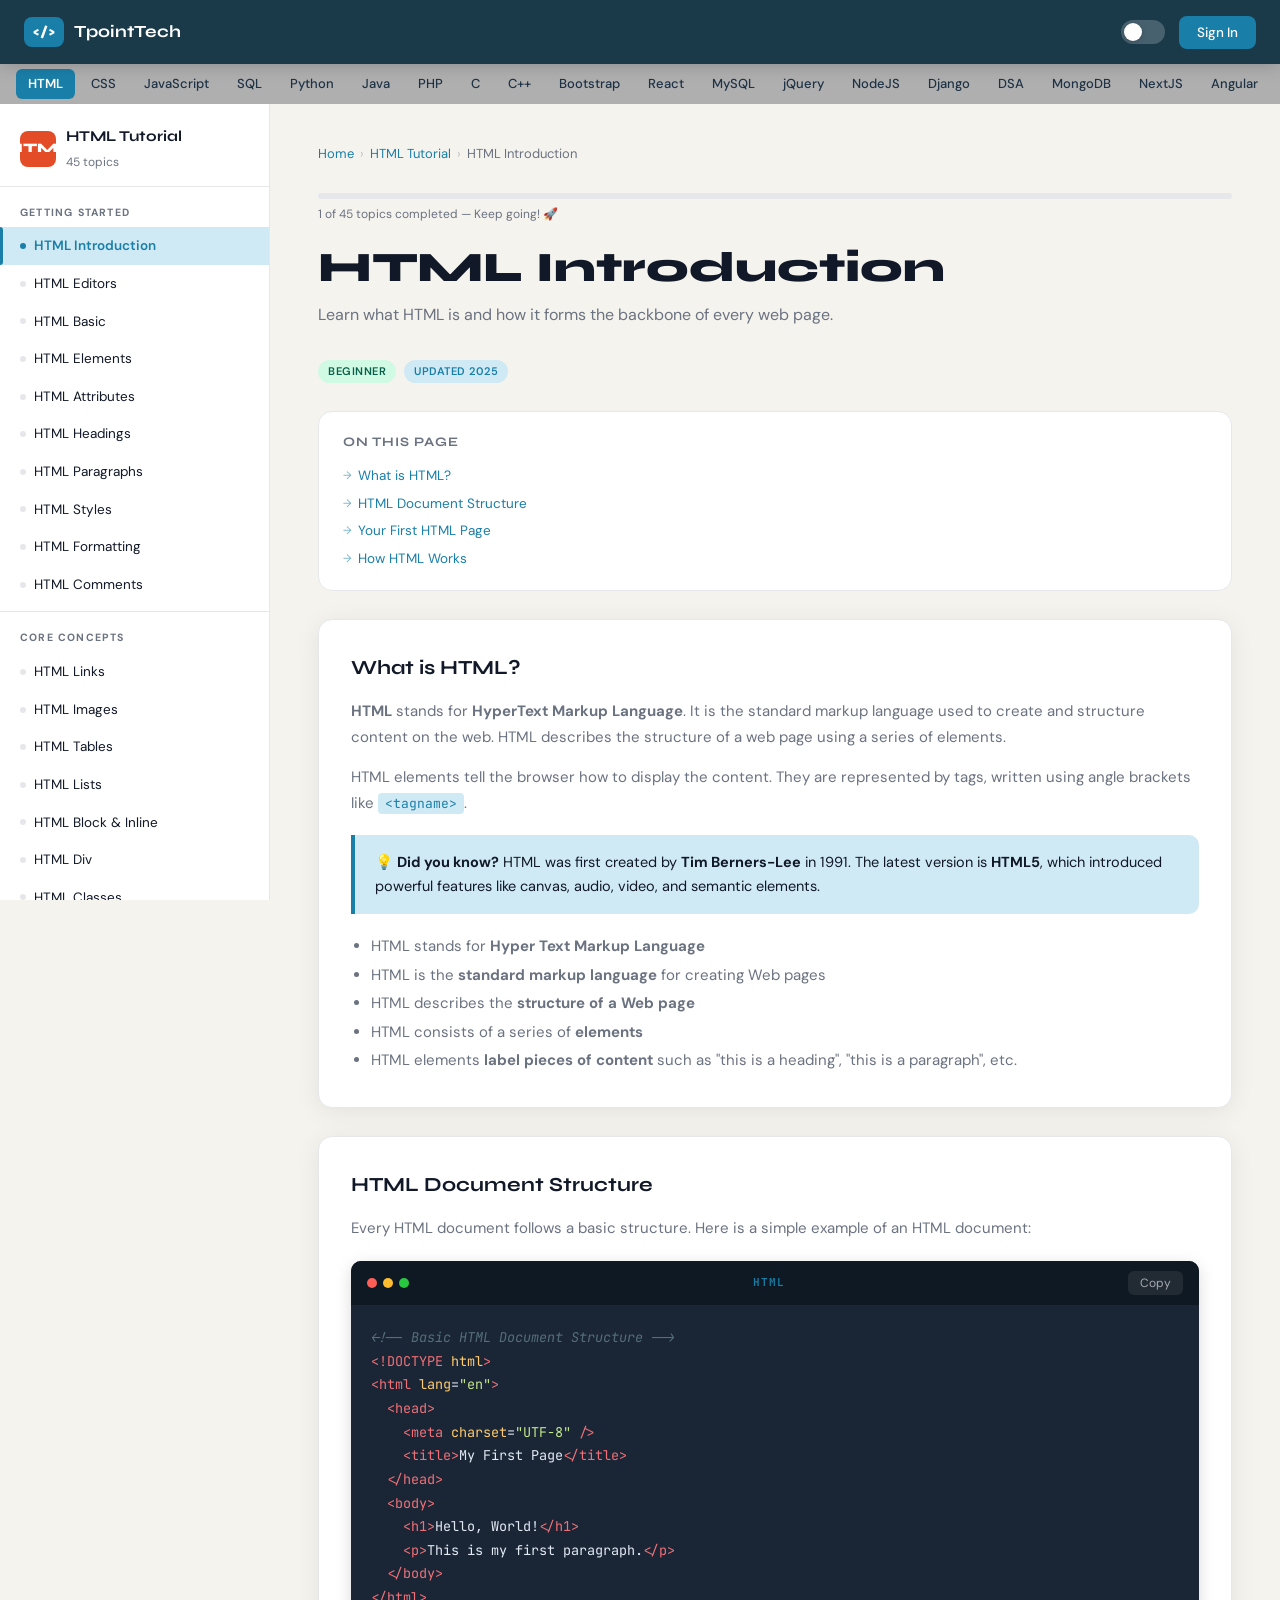
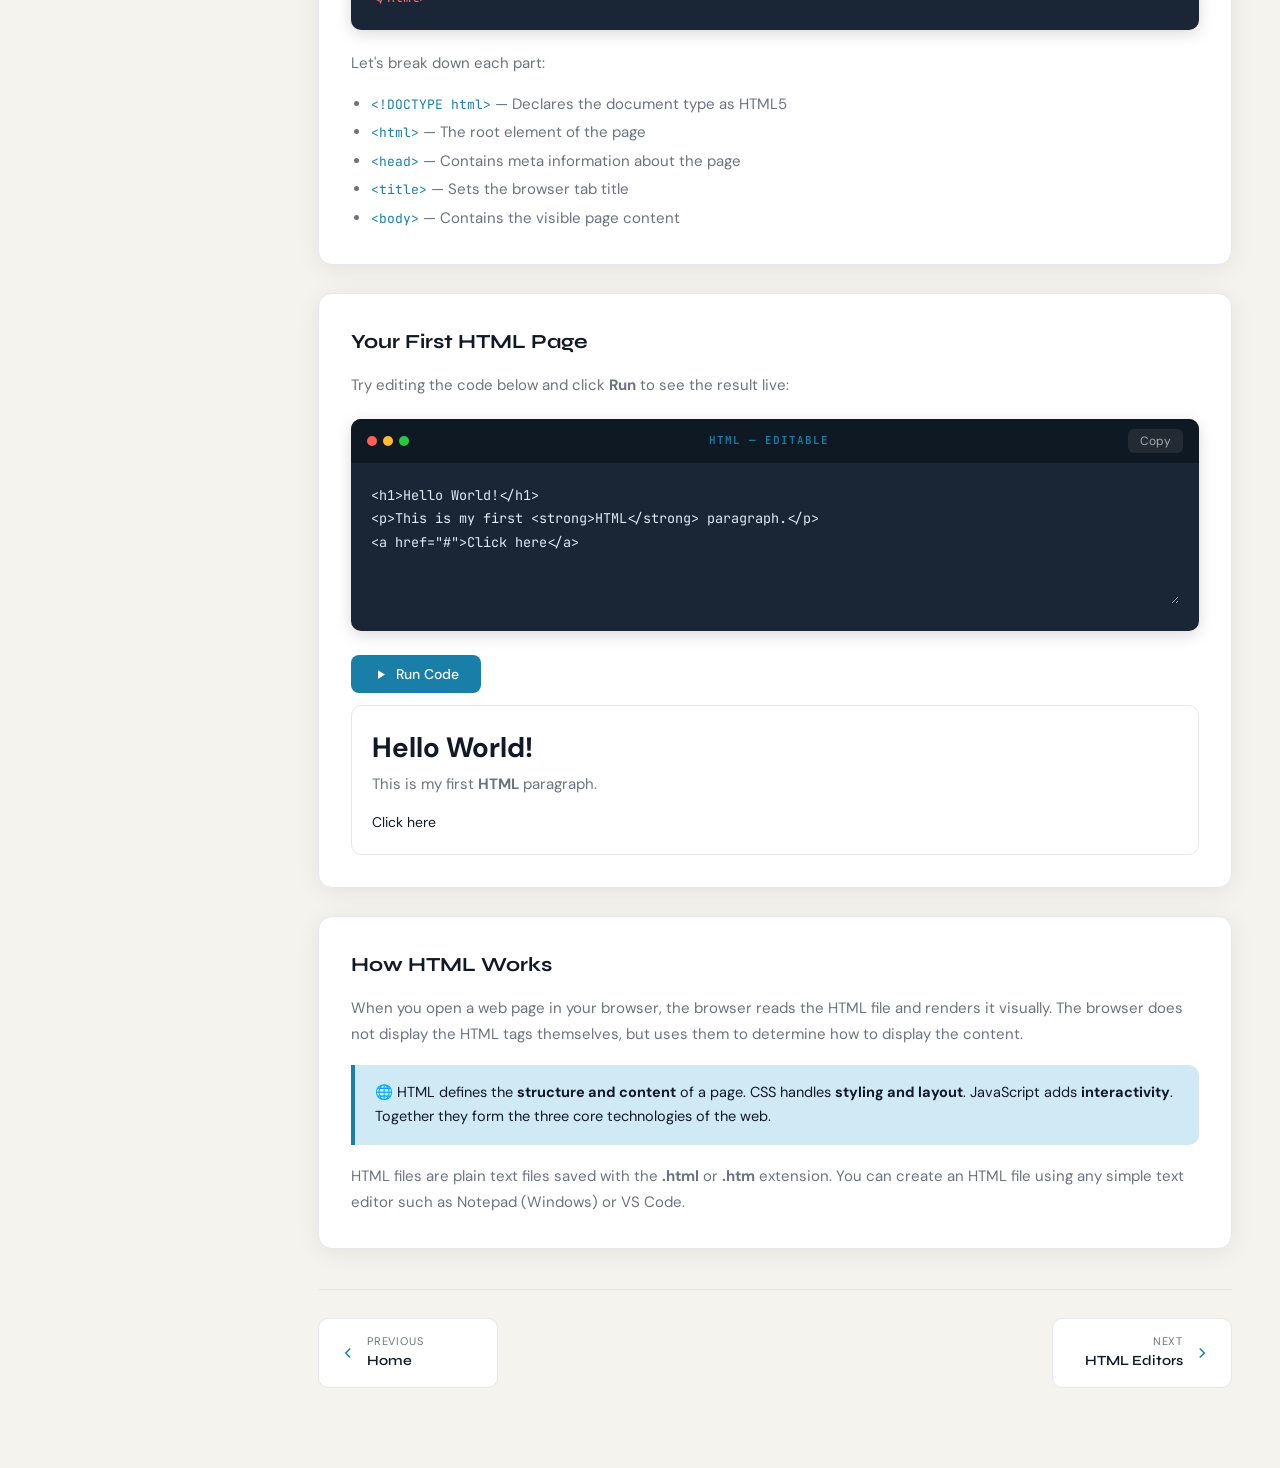
==== html-page.html @ 18455cc0 "Add files via upload" ====
<!DOCTYPE html>
<html lang="en">
<head>
  <meta charset="UTF-8" />
  <meta name="viewport" content="width=device-width, initial-scale=1.0"/>
  <title>HTML Tutorial — TpointTech</title>
  <link href="https://fonts.googleapis.com/css2?family=Syne:wght@400;600;700;800&family=DM+Sans:ital,wght@0,300;0,400;0,500;1,300&family=JetBrains+Mono:wght@400;500&display=swap" rel="stylesheet"/>
  <style>
    :root {
      --bg:           #f5f3ee;
      --bg-card:      #ffffff;
      --bg-nav:       #1a3a4a;
      --bg-footer:    #1e2d3d;
      --bg-sidebar:   #ffffff;
      --text-primary: #111827;
      --text-muted:   #6b7280;
      --text-nav:     #e2eff8;
      --accent:       #1a7fa8;
      --accent-light: #d0eaf5;
      --border:       #e5e7eb;
      --shadow:       0 4px 24px rgba(0,0,0,0.07);
      --radius:       14px;
      --transition:   0.25s cubic-bezier(.4,0,.2,1);
      --sidebar-w:    270px;
      --topbar-h:     64px;
      --topics-h:     40px;
    }

    body.dark {
      --bg:           #0f1923;
      --bg-card:      #162233;
      --bg-nav:       #0a1520;
      --bg-footer:    #0a1520;
      --bg-sidebar:   #111e2b;
      --text-primary: #e8f0f7;
      --text-muted:   #8ba3b8;
      --border:       #1e3245;
      --accent-light: #0d2f45;
      --shadow:       0 4px 24px rgba(0,0,0,0.3);
    }

    *, *::before, *::after { box-sizing: border-box; margin: 0; padding: 0; }
    html { scroll-behavior: smooth; }
    body {
      font-family: 'DM Sans', sans-serif;
      background: var(--bg);
      color: var(--text-primary);
      line-height: 1.6;
      transition: background var(--transition), color var(--transition);
      overflow-x: hidden;
    }
    a { text-decoration: none; color: inherit; }

    /* ── NAVBAR ── */
    .navbar {
      position: fixed;
      top: 0; left: 0; right: 0;
      z-index: 200;
      background: var(--bg-nav);
      height: var(--topbar-h);
      box-shadow: 0 2px 16px rgba(0,0,0,0.18);
    }
    .nav-inner {
      max-width: 100%;
      padding: 0 24px;
      display: flex;
      align-items: center;
      justify-content: space-between;
      height: 100%;
      gap: 20px;
    }
    .nav-logo { display: flex; align-items: center; gap: 10px; flex-shrink: 0; }
    .logo-icon {
      background: var(--accent);
      color: #fff;
      font-family: 'Syne', sans-serif;
      font-weight: 800;
      font-size: 13px;
      padding: 5px 9px;
      border-radius: 8px;
    }
    .logo-text {
      font-family: 'Syne', sans-serif;
      font-weight: 700;
      font-size: 17px;
      color: #fff;
    }
    .nav-right { display: flex; align-items: center; gap: 14px; flex-shrink: 0; }
    .nav-btnn {
      background: var(--accent);
      color: #fff;
      border: none;
      padding: 8px 18px;
      border-radius: 8px;
      font-family: 'DM Sans', sans-serif;
      font-size: 13.5px;
      font-weight: 500;
      cursor: pointer;
      transition: opacity var(--transition);
    }
    .nav-btnn:hover { opacity: 0.85; }

    /* Theme Toggle */
    .theme-toggle { cursor: pointer; display: flex; align-items: center; }
    .theme-toggle input { display: none; }
    .toggle-track {
      width: 44px; height: 24px;
      background: rgba(255,255,255,0.2);
      border-radius: 12px;
      position: relative;
      transition: background var(--transition);
      display: flex; align-items: center; padding: 0 3px;
    }
    .theme-toggle input:checked + .toggle-track { background: var(--accent); }
    .toggle-thumb {
      width: 18px; height: 18px;
      background: #fff; border-radius: 50%;
      transition: transform var(--transition);
      box-shadow: 0 1px 4px rgba(0,0,0,0.2);
    }
    .theme-toggle input:checked + .toggle-track .toggle-thumb { transform: translateX(20px); }

    /* ── TOPICS BAR ── */
    .nav-topics {
      position: fixed;
      top: var(--topbar-h);
      left: 0; right: 0;
      z-index: 190;
      height: var(--topics-h);
      list-style: none;
      display: flex;
      align-items: center;
      gap: 4px;
      overflow-x: auto;
      padding: 0 16px;
      scrollbar-width: none;
      background: #afafaf;
    }
    .nav-topics::-webkit-scrollbar { display: none; }
    .nav-topics li a {
      font-size: 13px;
      font-weight: 500;
      padding: 5px 12px;
      border-radius: 6px;
      white-space: nowrap;
      color: #1e3245;
      transition: background var(--transition);
      display: block;
    }
    .nav-topics li a:hover,
    .nav-topics li a.active {
      background: rgba(26,63,90,0.15);
      color: #0a1f30;
      font-weight: 600;
    }
    .nav-topics li a.active {
      background: var(--accent);
      color: #fff;
    }

    /* ── LAYOUT ── */
    .page-layout {
      display: flex;
      margin-top: calc(var(--topbar-h) + var(--topics-h));
      min-height: calc(100vh - var(--topbar-h) - var(--topics-h));
    }

    /* ── SIDEBAR ── */
    .sidebar {
      width: var(--sidebar-w);
      flex-shrink: 0;
      position: fixed;
      top: calc(var(--topbar-h) + var(--topics-h));
      left: 0;
      bottom: 0;
      background: var(--bg-sidebar);
      border-right: 1px solid var(--border);
      overflow-y: auto;
      scrollbar-width: thin;
      scrollbar-color: var(--border) transparent;
      transition: background var(--transition), transform var(--transition);
      z-index: 100;
    }
    .sidebar::-webkit-scrollbar { width: 4px; }
    .sidebar::-webkit-scrollbar-track { background: transparent; }
    .sidebar::-webkit-scrollbar-thumb { background: var(--border); border-radius: 4px; }

    .sidebar-header {
      padding: 20px 20px 12px;
      border-bottom: 1px solid var(--border);
      display: flex;
      align-items: center;
      gap: 10px;
    }
    .sidebar-header .lang-icon {
      width: 36px; height: 36px;
      background: #e34c26;
      border-radius: 8px;
      display: flex; align-items: center; justify-content: center;
      color: #fff;
      font-weight: 800;
      font-family: 'Syne', sans-serif;
      font-size: 13px;
      flex-shrink: 0;
    }
    .sidebar-header h3 {
      font-family: 'Syne', sans-serif;
      font-size: 15px;
      font-weight: 700;
      color: var(--text-primary);
    }
    .sidebar-header span {
      font-size: 12px;
      color: var(--text-muted);
    }

    .sidebar-section { padding: 8px 0; border-bottom: 1px solid var(--border); }
    .sidebar-section:last-child { border-bottom: none; }

    .sidebar-section-title {
      padding: 10px 20px 6px;
      font-size: 10.5px;
      font-weight: 700;
      text-transform: uppercase;
      letter-spacing: 1.2px;
      color: var(--text-muted);
    }

    .sidebar-link {
      display: flex;
      align-items: center;
      gap: 8px;
      padding: 8px 20px;
      font-size: 13.5px;
      color: var(--text-primary);
      transition: background var(--transition), color var(--transition);
      cursor: pointer;
      position: relative;
    }
    .sidebar-link:hover {
      background: var(--accent-light);
      color: var(--accent);
    }
    .sidebar-link.active {
      background: var(--accent-light);
      color: var(--accent);
      font-weight: 600;
    }
    .sidebar-link.active::before {
      content: '';
      position: absolute;
      left: 0; top: 0; bottom: 0;
      width: 3px;
      background: var(--accent);
      border-radius: 0 3px 3px 0;
    }
    .sidebar-link .dot {
      width: 6px; height: 6px;
      border-radius: 50%;
      background: var(--border);
      flex-shrink: 0;
    }
    .sidebar-link.active .dot,
    .sidebar-link:hover .dot { background: var(--accent); }

    /* Mobile sidebar toggle */
    .sidebar-overlay {
      display: none;
      position: fixed;
      inset: 0;
      background: rgba(0,0,0,0.4);
      z-index: 99;
    }
    .sidebar-toggle {
      display: none;
      background: var(--accent);
      color: #fff;
      border: none;
      padding: 7px 12px;
      border-radius: 8px;
      cursor: pointer;
      font-size: 18px;
      line-height: 1;
    }

    /* ── MAIN CONTENT ── */
    .main-content {
      margin-left: var(--sidebar-w);
      flex: 1;
      padding: 40px 48px 80px;
      max-width: calc(100% - var(--sidebar-w));
    }

    /* Breadcrumb */
    .breadcrumb {
      display: flex;
      align-items: center;
      gap: 6px;
      font-size: 13px;
      color: var(--text-muted);
      margin-bottom: 28px;
    }
    .breadcrumb a { color: var(--accent); }
    .breadcrumb .sep { opacity: 0.4; }

    /* Page Title */
    .page-title {
      font-family: 'Syne', sans-serif;
      font-size: clamp(28px, 4vw, 42px);
      font-weight: 800;
      color: var(--text-primary);
      line-height: 1.15;
      margin-bottom: 10px;
    }
    .page-subtitle {
      font-size: 16px;
      color: var(--text-muted);
      margin-bottom: 32px;
      line-height: 1.6;
    }

    /* Content Box */
    .content-box {
      background: var(--bg-card);
      border: 1px solid var(--border);
      border-radius: var(--radius);
      padding: 32px;
      margin-bottom: 28px;
      box-shadow: var(--shadow);
    }
    .content-box h2 {
      font-family: 'Syne', sans-serif;
      font-size: 20px;
      font-weight: 700;
      margin-bottom: 14px;
      color: var(--text-primary);
    }
    .content-box p {
      font-size: 15px;
      color: var(--text-muted);
      line-height: 1.75;
      margin-bottom: 14px;
    }
    .content-box p:last-child { margin-bottom: 0; }
    .content-box ul {
      padding-left: 20px;
      color: var(--text-muted);
      font-size: 15px;
      line-height: 1.9;
    }

    /* Highlight box */
    .highlight-box {
      background: var(--accent-light);
      border-left: 4px solid var(--accent);
      border-radius: 0 10px 10px 0;
      padding: 16px 20px;
      margin: 18px 0;
      font-size: 14.5px;
      color: var(--text-primary);
      line-height: 1.65;
    }

    /* Code Block */
    .code-block {
      background: #1a2535;
      border-radius: 10px;
      margin: 20px 0;
      overflow: hidden;
      box-shadow: 0 4px 16px rgba(0,0,0,0.15);
    }
    .code-header {
      display: flex;
      align-items: center;
      justify-content: space-between;
      padding: 10px 16px;
      background: #0f1923;
      border-bottom: 1px solid rgba(255,255,255,0.06);
    }
    .code-header .lang-tag {
      font-size: 11px;
      font-weight: 600;
      text-transform: uppercase;
      letter-spacing: 1px;
      color: var(--accent);
      font-family: 'JetBrains Mono', monospace;
    }
    .code-dots { display: flex; gap: 6px; }
    .code-dots span {
      width: 10px; height: 10px; border-radius: 50%;
    }
    .code-dots span:nth-child(1) { background: #ff5f57; }
    .code-dots span:nth-child(2) { background: #febc2e; }
    .code-dots span:nth-child(3) { background: #28c840; }

    .copy-btn {
      background: rgba(255,255,255,0.08);
      color: rgba(255,255,255,0.6);
      border: none;
      padding: 4px 12px;
      border-radius: 6px;
      font-size: 12px;
      cursor: pointer;
      font-family: 'DM Sans', sans-serif;
      transition: background var(--transition);
    }
    .copy-btn:hover { background: rgba(255,255,255,0.15); color: #fff; }

    .code-body {
      padding: 20px;
      overflow-x: auto;
    }
    .code-body pre {
      font-family: 'JetBrains Mono', monospace;
      font-size: 13.5px;
      line-height: 1.75;
      color: #e2eaf4;
      white-space: pre;
    }
    .kw  { color: #c792ea; }
    .tag { color: #f07178; }
    .attr{ color: #ffcb6b; }
    .str { color: #c3e88d; }
    .cmt { color: #546e7a; font-style: italic; }
    .val { color: #82aaff; }

    /* Try it button */
    .try-btn {
      display: inline-flex;
      align-items: center;
      gap: 8px;
      background: var(--accent);
      color: #fff;
      padding: 10px 22px;
      border-radius: 8px;
      font-size: 14px;
      font-weight: 500;
      font-family: 'DM Sans', sans-serif;
      border: none;
      cursor: pointer;
      margin-top: 4px;
      transition: opacity var(--transition), transform var(--transition);
    }
    .try-btn:hover { opacity: 0.88; transform: translateY(-1px); }
    .try-btn svg { width: 15px; height: 15px; }

    /* Output preview */
    .output-preview {
      background: #fff;
      border: 1px solid var(--border);
      border-radius: 10px;
      padding: 20px;
      margin-top: 12px;
      font-size: 14px;
    }
    body.dark .output-preview { background: #1a2535; color: #e2eaf4; }

    /* ── NAV BUTTONS ── */
    .nav-footer {
      display: flex;
      justify-content: space-between;
      gap: 16px;
      margin-top: 40px;
      padding-top: 28px;
      border-top: 1px solid var(--border);
    }
    .nav-page-btn {
      display: flex;
      align-items: center;
      gap: 10px;
      background: var(--bg-card);
      border: 1px solid var(--border);
      border-radius: 10px;
      padding: 14px 20px;
      cursor: pointer;
      transition: border-color var(--transition), box-shadow var(--transition);
      color: var(--text-primary);
      text-decoration: none;
      min-width: 180px;
    }
    .nav-page-btn:hover {
      border-color: var(--accent);
      box-shadow: 0 0 0 3px var(--accent-light);
    }
    .nav-page-btn.next { margin-left: auto; flex-direction: row-reverse; text-align: right; }
    .nav-page-btn .btn-label { font-size: 11px; color: var(--text-muted); text-transform: uppercase; letter-spacing: 0.8px; }
    .nav-page-btn .btn-title { font-size: 14px; font-weight: 600; font-family: 'Syne', sans-serif; }
    .nav-page-btn svg { width: 18px; height: 18px; flex-shrink: 0; color: var(--accent); }

    /* Progress bar */
    .progress-bar-wrap {
      background: var(--border);
      border-radius: 50px;
      height: 6px;
      margin-bottom: 6px;
      overflow: hidden;
    }
    .progress-bar {
      height: 100%;
      background: var(--accent);
      border-radius: 50px;
      width: 8%;
      transition: width 0.6s ease;
    }
    .progress-label {
      font-size: 12px;
      color: var(--text-muted);
      margin-bottom: 20px;
    }

    /* Table of contents */
    .toc {
      background: var(--bg-card);
      border: 1px solid var(--border);
      border-radius: var(--radius);
      padding: 20px 24px;
      margin-bottom: 28px;
    }
    .toc h4 {
      font-family: 'Syne', sans-serif;
      font-size: 13px;
      font-weight: 700;
      text-transform: uppercase;
      letter-spacing: 1px;
      color: var(--text-muted);
      margin-bottom: 12px;
    }
    .toc ul { list-style: none; display: flex; flex-direction: column; gap: 6px; }
    .toc ul li a {
      font-size: 13.5px;
      color: var(--accent);
      display: flex;
      align-items: center;
      gap: 6px;
    }
    .toc ul li a::before {
      content: '→';
      font-size: 11px;
      opacity: 0.6;
    }
    .toc ul li a:hover { text-decoration: underline; }

    /* Badge */
    .badge {
      display: inline-flex;
      align-items: center;
      padding: 3px 10px;
      border-radius: 50px;
      font-size: 11px;
      font-weight: 600;
      letter-spacing: 0.5px;
      text-transform: uppercase;
    }
    .badge-beginner { background: #d1fae5; color: #065f46; }
    body.dark .badge-beginner { background: #064e3b; color: #6ee7b7; }
    .badge-updated { background: var(--accent-light); color: var(--accent); }

    /* Responsive */
    @media (max-width: 900px) {
      .main-content { margin-left: 0; max-width: 100%; padding: 28px 20px 60px; }
      .sidebar {
        transform: translateX(-100%);
      }
      .sidebar.open { transform: translateX(0); }
      .sidebar-overlay.visible { display: block; }
      .sidebar-toggle { display: flex; align-items: center; justify-content: center; }
    }

    @keyframes fadeUp {
      from { opacity: 0; transform: translateY(16px); }
      to   { opacity: 1; transform: translateY(0); }
    }
    .content-box, .toc, .code-block { animation: fadeUp 0.4s ease both; }
    .content-box:nth-child(2) { animation-delay: 0.05s; }
    .content-box:nth-child(3) { animation-delay: 0.1s; }
    .content-box:nth-child(4) { animation-delay: 0.15s; }
  </style>
</head>
<body>

  <!-- NAVBAR -->
  <header class="navbar">
    <nav class="nav-inner">
      <div style="display:flex;align-items:center;gap:14px;">
        <button class="sidebar-toggle" id="sidebarToggle">☰</button>
        <div class="nav-logo">
          <span class="logo-icon">&lt;/&gt;</span>
          <span class="logo-text">TpointTech</span>
        </div>
      </div>
      <div class="nav-right">
        <label class="theme-toggle">
          <input type="checkbox" id="themeToggle" />
          <span class="toggle-track"><span class="toggle-thumb"></span></span>
        </label>
        <button class="nav-btnn">Sign In</button>
      </div>
    </nav>
  </header>

  <!-- TOPICS BAR -->
  <ul class="nav-topics">
    <li><a href="#" class="active">HTML</a></li>
    <li><a href="#">CSS</a></li>
    <li><a href="#">JavaScript</a></li>
    <li><a href="#">SQL</a></li>
    <li><a href="#">Python</a></li>
    <li><a href="#">Java</a></li>
    <li><a href="#">PHP</a></li>
    <li><a href="#">C</a></li>
    <li><a href="#">C++</a></li>
    <li><a href="#">Bootstrap</a></li>
    <li><a href="#">React</a></li>
    <li><a href="#">MySQL</a></li>
    <li><a href="#">jQuery</a></li>
    <li><a href="#">NodeJS</a></li>
    <li><a href="#">Django</a></li>
    <li><a href="#">DSA</a></li>
    <li><a href="#">MongoDB</a></li>
    <li><a href="#">NextJS</a></li>
    <li><a href="#">Angular</a></li>
  </ul>

  <div class="sidebar-overlay" id="sidebarOverlay"></div>

  <div class="page-layout">

    <!-- SIDEBAR -->
    <aside class="sidebar" id="sidebar">
      <div class="sidebar-header">
        <div class="lang-icon">HTML</div>
        <div>
          <h3>HTML Tutorial</h3>
          <span>45 topics</span>
        </div>
      </div>

      <div class="sidebar-section">
        <div class="sidebar-section-title">Getting Started</div>
        <a class="sidebar-link active" href="#">
          <span class="dot"></span>HTML Introduction
        </a>
        <a class="sidebar-link" href="#">
          <span class="dot"></span>HTML Editors
        </a>
        <a class="sidebar-link" href="#">
          <span class="dot"></span>HTML Basic
        </a>
        <a class="sidebar-link" href="#">
          <span class="dot"></span>HTML Elements
        </a>
        <a class="sidebar-link" href="#">
          <span class="dot"></span>HTML Attributes
        </a>
        <a class="sidebar-link" href="#">
          <span class="dot"></span>HTML Headings
        </a>
        <a class="sidebar-link" href="#">
          <span class="dot"></span>HTML Paragraphs
        </a>
        <a class="sidebar-link" href="#">
          <span class="dot"></span>HTML Styles
        </a>
        <a class="sidebar-link" href="#">
          <span class="dot"></span>HTML Formatting
        </a>
        <a class="sidebar-link" href="#">
          <span class="dot"></span>HTML Comments
        </a>
      </div>

      <div class="sidebar-section">
        <div class="sidebar-section-title">Core Concepts</div>
        <a class="sidebar-link" href="#">
          <span class="dot"></span>HTML Links
        </a>
        <a class="sidebar-link" href="#">
          <span class="dot"></span>HTML Images
        </a>
        <a class="sidebar-link" href="#">
          <span class="dot"></span>HTML Tables
        </a>
        <a class="sidebar-link" href="#">
          <span class="dot"></span>HTML Lists
        </a>
        <a class="sidebar-link" href="#">
          <span class="dot"></span>HTML Block & Inline
        </a>
        <a class="sidebar-link" href="#">
          <span class="dot"></span>HTML Div
        </a>
        <a class="sidebar-link" href="#">
          <span class="dot"></span>HTML Classes
        </a>
        <a class="sidebar-link" href="#">
          <span class="dot"></span>HTML Id
        </a>
        <a class="sidebar-link" href="#">
          <span class="dot"></span>HTML Iframes
        </a>
        <a class="sidebar-link" href="#">
          <span class="dot"></span>HTML JavaScript
        </a>
      </div>

      <div class="sidebar-section">
        <div class="sidebar-section-title">Forms</div>
        <a class="sidebar-link" href="#">
          <span class="dot"></span>HTML Forms
        </a>
        <a class="sidebar-link" href="#">
          <span class="dot"></span>HTML Form Attributes
        </a>
        <a class="sidebar-link" href="#">
          <span class="dot"></span>HTML Form Elements
        </a>
        <a class="sidebar-link" href="#">
          <span class="dot"></span>HTML Input Types
        </a>
        <a class="sidebar-link" href="#">
          <span class="dot"></span>HTML Input Attributes
        </a>
      </div>

      <div class="sidebar-section">
        <div class="sidebar-section-title">HTML5</div>
        <a class="sidebar-link" href="#">
          <span class="dot"></span>HTML Semantic Elements
        </a>
        <a class="sidebar-link" href="#">
          <span class="dot"></span>HTML Layout
        </a>
        <a class="sidebar-link" href="#">
          <span class="dot"></span>HTML Responsive
        </a>
        <a class="sidebar-link" href="#">
          <span class="dot"></span>HTML Computer Code
        </a>
        <a class="sidebar-link" href="#">
          <span class="dot"></span>HTML Audio
        </a>
        <a class="sidebar-link" href="#">
          <span class="dot"></span>HTML Video
        </a>
        <a class="sidebar-link" href="#">
          <span class="dot"></span>HTML Canvas
        </a>
        <a class="sidebar-link" href="#">
          <span class="dot"></span>HTML SVG
        </a>
        <a class="sidebar-link" href="#">
          <span class="dot"></span>HTML Geolocation
        </a>
        <a class="sidebar-link" href="#">
          <span class="dot"></span>HTML Drag/Drop
        </a>
        <a class="sidebar-link" href="#">
          <span class="dot"></span>HTML Web Storage
        </a>
      </div>

      <div class="sidebar-section">
        <div class="sidebar-section-title">Reference</div>
        <a class="sidebar-link" href="#">
          <span class="dot"></span>HTML Tag Reference
        </a>
        <a class="sidebar-link" href="#">
          <span class="dot"></span>HTML Attributes Reference
        </a>
        <a class="sidebar-link" href="#">
          <span class="dot"></span>HTML Event Reference
        </a>
        <a class="sidebar-link" href="#">
          <span class="dot"></span>HTML Color Names
        </a>
      </div>
    </aside>

    <!-- MAIN CONTENT -->
    <main class="main-content">

      <!-- Breadcrumb -->
      <div class="breadcrumb">
        <a href="#">Home</a>
        <span class="sep">›</span>
        <a href="#">HTML Tutorial</a>
        <span class="sep">›</span>
        <span>HTML Introduction</span>
      </div>

      <!-- Progress -->
      <div class="progress-bar-wrap">
        <div class="progress-bar" id="progressBar"></div>
      </div>
      <div class="progress-label">1 of 45 topics completed — Keep going! 🚀</div>

      <!-- Title -->
      <h1 class="page-title">HTML Introduction</h1>
      <p class="page-subtitle">Learn what HTML is and how it forms the backbone of every web page.</p>
      <div style="display:flex;gap:8px;margin-bottom:28px;flex-wrap:wrap;">
        <span class="badge badge-beginner">Beginner</span>
        <span class="badge badge-updated">Updated 2025</span>
      </div>

      <!-- Table of Contents -->
      <div class="toc">
        <h4>On this page</h4>
        <ul>
          <li><a href="#what">What is HTML?</a></li>
          <li><a href="#structure">HTML Document Structure</a></li>
          <li><a href="#example">Your First HTML Page</a></li>
          <li><a href="#howitworks">How HTML Works</a></li>
        </ul>
      </div>

      <!-- Section 1 -->
      <div class="content-box" id="what">
        <h2>What is HTML?</h2>
        <p>
          <strong>HTML</strong> stands for <strong>HyperText Markup Language</strong>. It is the standard markup language used to create and structure content on the web. HTML describes the structure of a web page using a series of elements.
        </p>
        <p>
          HTML elements tell the browser how to display the content. They are represented by tags, written using angle brackets like <code style="background:var(--accent-light);color:var(--accent);padding:2px 7px;border-radius:4px;font-family:'JetBrains Mono',monospace;font-size:13px;">&lt;tagname&gt;</code>.
        </p>
        <div class="highlight-box">
          💡 <strong>Did you know?</strong> HTML was first created by <strong>Tim Berners-Lee</strong> in 1991. The latest version is <strong>HTML5</strong>, which introduced powerful features like canvas, audio, video, and semantic elements.
        </div>
        <ul>
          <li>HTML stands for <strong>Hyper Text Markup Language</strong></li>
          <li>HTML is the <strong>standard markup language</strong> for creating Web pages</li>
          <li>HTML describes the <strong>structure of a Web page</strong></li>
          <li>HTML consists of a series of <strong>elements</strong></li>
          <li>HTML elements <strong>label pieces of content</strong> such as "this is a heading", "this is a paragraph", etc.</li>
        </ul>
      </div>

      <!-- Section 2 -->
      <div class="content-box" id="structure">
        <h2>HTML Document Structure</h2>
        <p>Every HTML document follows a basic structure. Here is a simple example of an HTML document:</p>

        <div class="code-block">
          <div class="code-header">
            <div class="code-dots">
              <span></span><span></span><span></span>
            </div>
            <span class="lang-tag">HTML</span>
            <button class="copy-btn" onclick="copyCode(this)">Copy</button>
          </div>
          <div class="code-body">
<pre><span class="cmt">&lt;!-- Basic HTML Document Structure --&gt;</span>
<span class="tag">&lt;!DOCTYPE</span> <span class="attr">html</span><span class="tag">&gt;</span>
<span class="tag">&lt;html</span> <span class="attr">lang</span>=<span class="str">"en"</span><span class="tag">&gt;</span>
  <span class="tag">&lt;head&gt;</span>
    <span class="tag">&lt;meta</span> <span class="attr">charset</span>=<span class="str">"UTF-8"</span> <span class="tag">/&gt;</span>
    <span class="tag">&lt;title&gt;</span>My First Page<span class="tag">&lt;/title&gt;</span>
  <span class="tag">&lt;/head&gt;</span>
  <span class="tag">&lt;body&gt;</span>
    <span class="tag">&lt;h1&gt;</span>Hello, World!<span class="tag">&lt;/h1&gt;</span>
    <span class="tag">&lt;p&gt;</span>This is my first paragraph.<span class="tag">&lt;/p&gt;</span>
  <span class="tag">&lt;/body&gt;</span>
<span class="tag">&lt;/html&gt;</span></pre>
          </div>
        </div>

        <p>Let's break down each part:</p>
        <ul>
          <li><code style="font-family:'JetBrains Mono',monospace;font-size:13px;color:var(--accent);">&lt;!DOCTYPE html&gt;</code> — Declares the document type as HTML5</li>
          <li><code style="font-family:'JetBrains Mono',monospace;font-size:13px;color:var(--accent);">&lt;html&gt;</code> — The root element of the page</li>
          <li><code style="font-family:'JetBrains Mono',monospace;font-size:13px;color:var(--accent);">&lt;head&gt;</code> — Contains meta information about the page</li>
          <li><code style="font-family:'JetBrains Mono',monospace;font-size:13px;color:var(--accent);">&lt;title&gt;</code> — Sets the browser tab title</li>
          <li><code style="font-family:'JetBrains Mono',monospace;font-size:13px;color:var(--accent);">&lt;body&gt;</code> — Contains the visible page content</li>
        </ul>
      </div>

      <!-- Section 3 -->
      <div class="content-box" id="example">
        <h2>Your First HTML Page</h2>
        <p>Try editing the code below and click <strong>Run</strong> to see the result live:</p>

        <div class="code-block">
          <div class="code-header">
            <div class="code-dots">
              <span></span><span></span><span></span>
            </div>
            <span class="lang-tag">HTML — Editable</span>
            <button class="copy-btn" onclick="copyCode(this)">Copy</button>
          </div>
          <div class="code-body">
            <textarea id="liveCode" style="width:100%;background:transparent;border:none;outline:none;font-family:'JetBrains Mono',monospace;font-size:13.5px;color:#e2eaf4;line-height:1.75;resize:vertical;min-height:120px;" spellcheck="false">&lt;h1&gt;Hello World!&lt;/h1&gt;
&lt;p&gt;This is my first &lt;strong&gt;HTML&lt;/strong&gt; paragraph.&lt;/p&gt;
&lt;a href="#"&gt;Click here&lt;/a&gt;</textarea>
          </div>
        </div>

        <button class="try-btn" onclick="runCode()">
          <svg viewBox="0 0 24 24" fill="currentColor"><path d="M8 5v14l11-7z"/></svg>
          Run Code
        </button>

        <div class="output-preview" id="outputPreview">
          <h1>Hello World!</h1>
          <p>This is my first <strong>HTML</strong> paragraph.</p>
          <a href="#">Click here</a>
        </div>
      </div>

      <!-- Section 4 -->
      <div class="content-box" id="howitworks">
        <h2>How HTML Works</h2>
        <p>
          When you open a web page in your browser, the browser reads the HTML file and renders it visually. The browser does not display the HTML tags themselves, but uses them to determine how to display the content.
        </p>
        <div class="highlight-box">
          🌐 HTML defines the <strong>structure and content</strong> of a page. CSS handles <strong>styling and layout</strong>. JavaScript adds <strong>interactivity</strong>. Together they form the three core technologies of the web.
        </div>
        <p>
          HTML files are plain text files saved with the <strong>.html</strong> or <strong>.htm</strong> extension. You can create an HTML file using any simple text editor such as Notepad (Windows) or VS Code.
        </p>
      </div>

      <!-- Prev / Next Navigation -->
      <div class="nav-footer">
        <a class="nav-page-btn" href="#">
          <svg viewBox="0 0 24 24" fill="none" stroke="currentColor" stroke-width="2"><polyline points="15 18 9 12 15 6"/></svg>
          <div>
            <div class="btn-label">Previous</div>
            <div class="btn-title">Home</div>
          </div>
        </a>
        <a class="nav-page-btn next" href="#">
          <svg viewBox="0 0 24 24" fill="none" stroke="currentColor" stroke-width="2"><polyline points="9 18 15 12 9 6"/></svg>
          <div>
            <div class="btn-label">Next</div>
            <div class="btn-title">HTML Editors</div>
          </div>
        </a>
      </div>

    </main>
  </div>

  <script>
    // Theme toggle
    const toggle = document.getElementById('themeToggle');
    if (localStorage.getItem('theme') === 'dark') {
      document.body.classList.add('dark');
      toggle.checked = true;
    }
    toggle.addEventListener('change', () => {
      document.body.classList.toggle('dark', toggle.checked);
      localStorage.setItem('theme', toggle.checked ? 'dark' : 'light');
    });

    // Sidebar toggle (mobile)
    const sidebarToggle = document.getElementById('sidebarToggle');
    const sidebar = document.getElementById('sidebar');
    const overlay = document.getElementById('sidebarOverlay');

    sidebarToggle.addEventListener('click', () => {
      sidebar.classList.toggle('open');
      overlay.classList.toggle('visible');
    });
    overlay.addEventListener('click', () => {
      sidebar.classList.remove('open');
      overlay.classList.remove('visible');
    });

    // Sidebar active link
    document.querySelectorAll('.sidebar-link').forEach(link => {
      link.addEventListener('click', function(e) {
        e.preventDefault();
        document.querySelectorAll('.sidebar-link').forEach(l => l.classList.remove('active'));
        this.classList.add('active');
      });
    });

    // Topics bar active
    document.querySelectorAll('.nav-topics a').forEach(a => {
      a.addEventListener('click', function(e) {
        e.preventDefault();
        document.querySelectorAll('.nav-topics a').forEach(x => x.classList.remove('active'));
        this.classList.add('active');
      });
    });

    // Copy code
    function copyCode(btn) {
      const pre = btn.closest('.code-block').querySelector('pre, textarea');
      const text = pre ? pre.innerText || pre.value : '';
      navigator.clipboard.writeText(text).then(() => {
        btn.textContent = 'Copied!';
        setTimeout(() => btn.textContent = 'Copy', 2000);
      });
    }

    // Live code runner
    function runCode() {
      const code = document.getElementById('liveCode').value;
      document.getElementById('outputPreview').innerHTML = code;
    }

    // Reading progress bar
    window.addEventListener('scroll', () => {
      const scrollTop = document.documentElement.scrollTop;
      const docHeight = document.documentElement.scrollHeight - document.documentElement.clientHeight;
      const progress = Math.min((scrollTop / docHeight) * 100, 100);
      document.getElementById('progressBar').style.width = progress + '%';
    });
  </script>
</body>
</html>
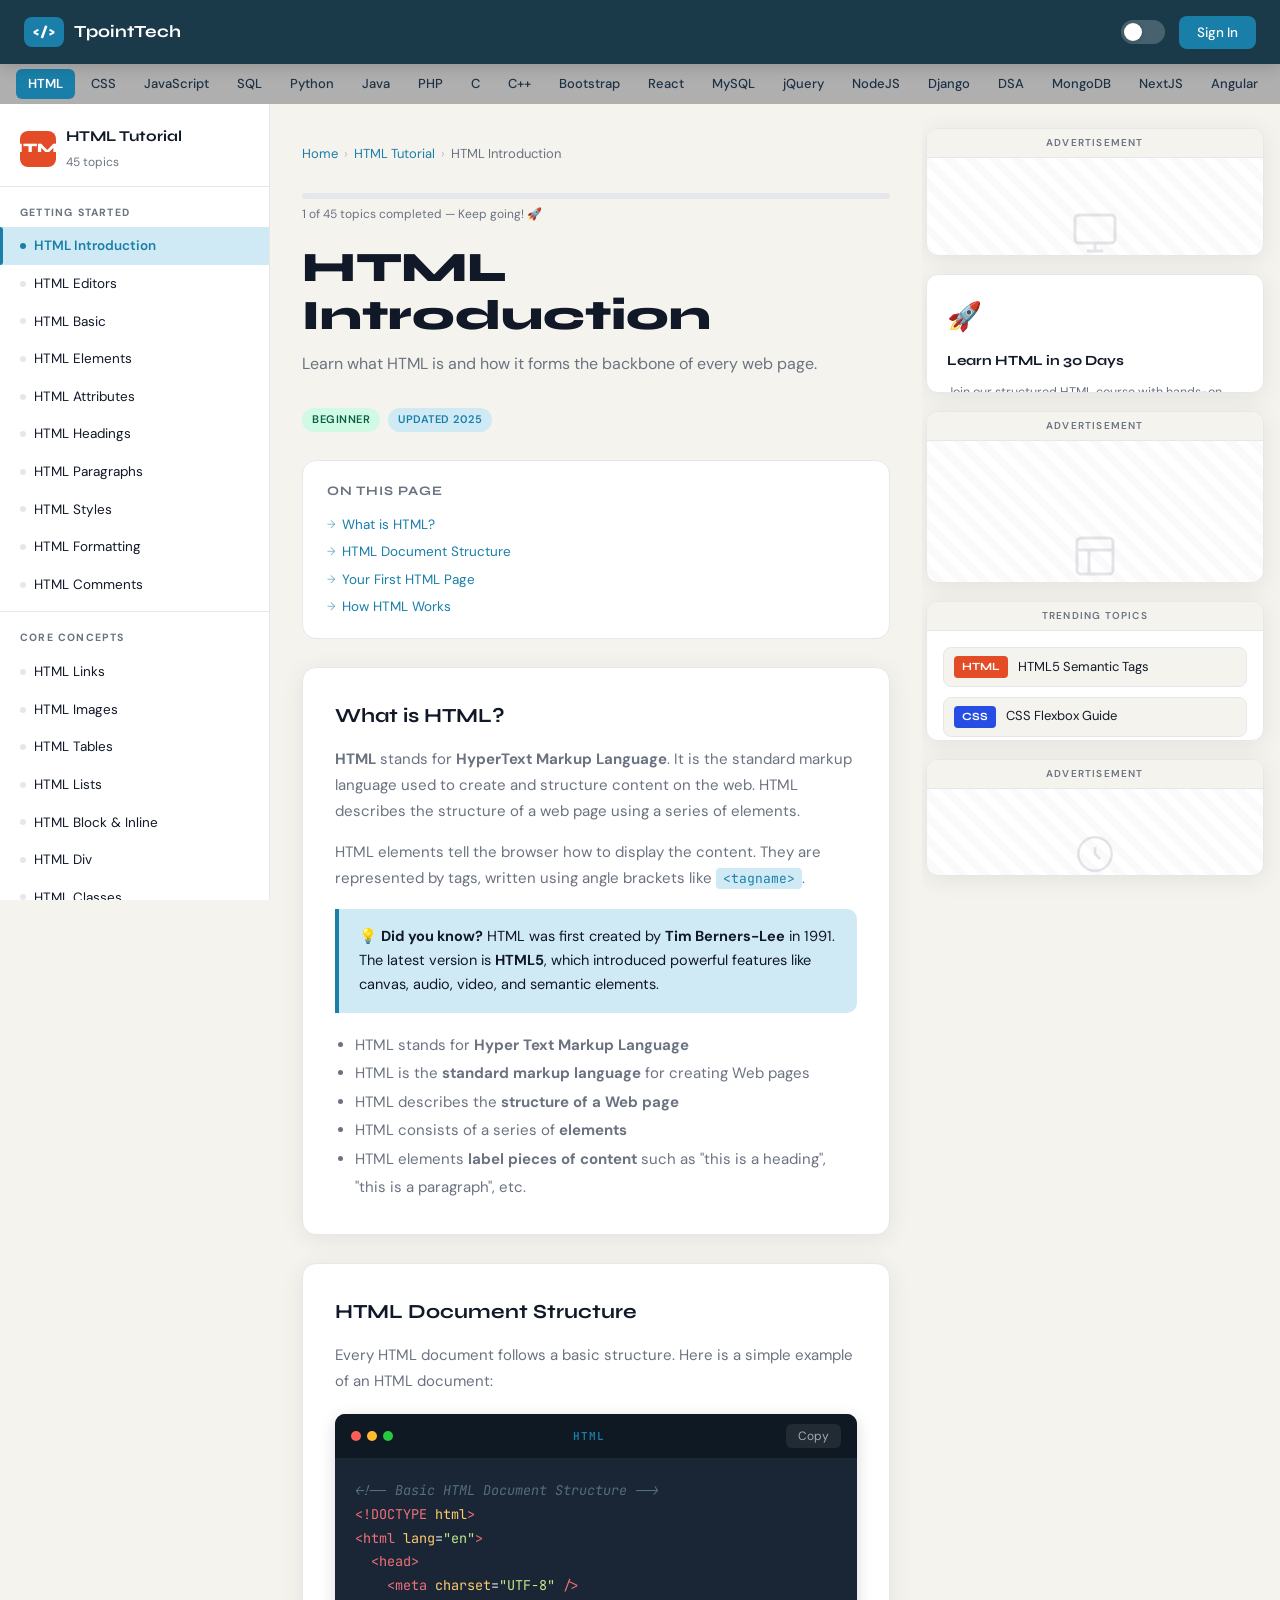
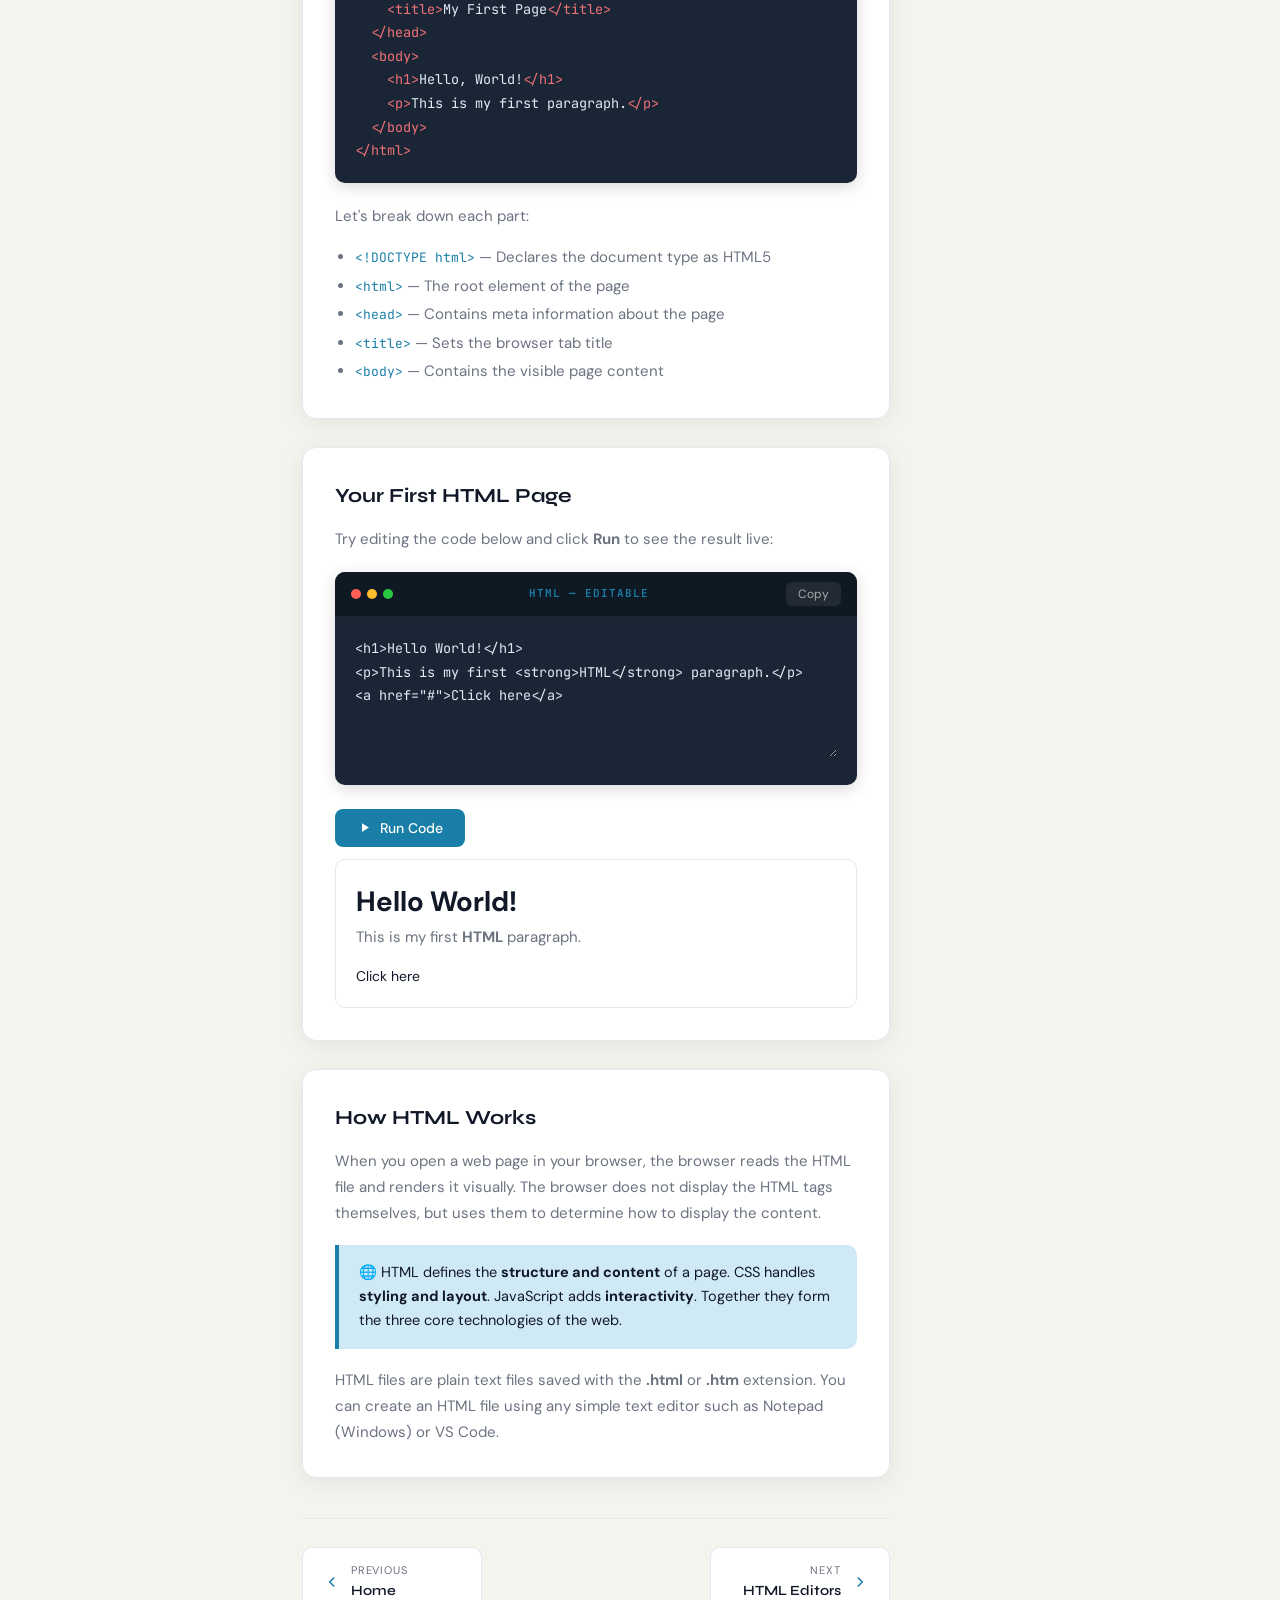
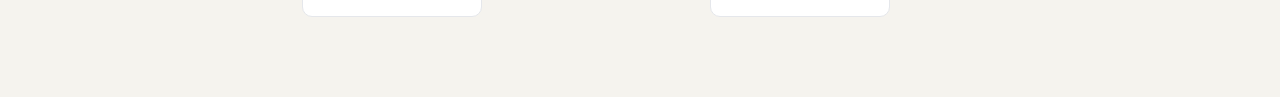
==== commit c0ed6758: "Update html-page.html" ====
--- a/html-page.html
+++ b/html-page.html
@@ -287,9 +287,62 @@
     .main-content {
       margin-left: var(--sidebar-w);
       flex: 1;
-      padding: 40px 48px 80px;
-      max-width: calc(100% - var(--sidebar-w));
-    }
+      padding: 40px 32px 80px;
+      min-width: 0;
+    }
+
+    /* ── RIGHT AD COLUMN ── */
+    .ad-column {
+      width: 28%;
+      flex-shrink: 0;
+      padding: 24px 16px 24px 4px;
+      display: flex;
+      flex-direction: column;
+      gap: 18px;
+      position: sticky;
+      top: calc(var(--topbar-h) + var(--topics-h));
+      align-self: flex-start;
+      max-height: calc(100vh - var(--topbar-h) - var(--topics-h));
+      overflow-y: auto;
+      scrollbar-width: none;
+    }
+    .ad-column::-webkit-scrollbar { display: none; }
+    .ad-box {
+      background: var(--bg-card);
+      border: 1px solid var(--border);
+      border-radius: 12px;
+      overflow: hidden;
+      box-shadow: var(--shadow);
+    }
+    .ad-box-label {
+      font-size: 10px; font-weight: 600;
+      text-transform: uppercase; letter-spacing: 1.2px;
+      color: var(--text-muted); text-align: center;
+      padding: 6px; border-bottom: 1px solid var(--border);
+      background: var(--bg);
+    }
+    .ad-placeholder {
+      display: flex; flex-direction: column;
+      align-items: center; justify-content: center;
+      gap: 8px; padding: 32px 16px; min-height: 200px;
+      color: var(--text-muted); font-size: 13px; text-align: center;
+      background: repeating-linear-gradient(45deg, transparent, transparent 8px, rgba(0,0,0,0.018) 8px, rgba(0,0,0,0.018) 16px);
+    }
+    body.dark .ad-placeholder {
+      background: repeating-linear-gradient(45deg, transparent, transparent 8px, rgba(255,255,255,0.025) 8px, rgba(255,255,255,0.025) 16px);
+    }
+    .ad-placeholder svg { opacity: 0.18; margin-bottom: 4px; }
+    .ad-placeholder p { opacity: 0.4; font-size: 12px; }
+    .ad-promo { padding: 20px; display: flex; flex-direction: column; gap: 10px; }
+    .ad-promo h4 { font-family: 'Syne', sans-serif; font-size: 14px; font-weight: 700; color: var(--text-primary); }
+    .ad-promo p { font-size: 12.5px; color: var(--text-muted); line-height: 1.6; }
+    .ad-promo-btn {
+      display: block; width: 100%; background: var(--accent); color: #fff;
+      text-align: center; padding: 9px 16px; border-radius: 8px;
+      font-size: 13px; font-weight: 600; cursor: pointer; border: none;
+      font-family: 'DM Sans', sans-serif; transition: opacity 0.2s;
+    }
+    .ad-promo-btn:hover { opacity: 0.85; }
 
     /* Breadcrumb */
     .breadcrumb {
@@ -556,11 +609,15 @@
     .badge-updated { background: var(--accent-light); color: var(--accent); }
 
     /* Responsive */
+    @media (max-width: 1100px) {
+      .ad-column { display: none; }
+    }
+    @media (max-width: 1100px) {
+      .ad-column { display: none; }
+    }
     @media (max-width: 900px) {
-      .main-content { margin-left: 0; max-width: 100%; padding: 28px 20px 60px; }
-      .sidebar {
-        transform: translateX(-100%);
-      }
+      .main-content { margin-left: 0; padding: 28px 20px 60px; }
+      .sidebar { transform: translateX(-100%); }
       .sidebar.open { transform: translateX(0); }
       .sidebar-overlay.visible { display: block; }
       .sidebar-toggle { display: flex; align-items: center; justify-content: center; }
@@ -938,6 +995,77 @@
       </div>
 
     </main>
+
+    <!-- RIGHT AD COLUMN -->
+    <aside class="ad-column">
+
+      <!-- Ad Slot 1: Banner -->
+      <div class="ad-box">
+        <div class="ad-box-label">Advertisement</div>
+        <div class="ad-placeholder">
+          <svg width="48" height="48" viewBox="0 0 24 24" fill="none" stroke="currentColor" stroke-width="1.5">
+            <rect x="2" y="3" width="20" height="14" rx="2"/><path d="M8 21h8M12 17v4"/>
+          </svg>
+          <p>728×90 Ad Banner<br/>Your ad here</p>
+        </div>
+      </div>
+
+      <!-- Promo Card -->
+      <div class="ad-box">
+        <div class="ad-promo">
+          <div style="font-size:28px;">🚀</div>
+          <h4>Learn HTML in 30 Days</h4>
+          <p>Join our structured HTML course with hands-on projects, quizzes and a certificate on completion.</p>
+          <button class="ad-promo-btn">Enroll Free →</button>
+        </div>
+      </div>
+
+      <!-- Ad Slot 2: Rectangle -->
+      <div class="ad-box">
+        <div class="ad-box-label">Advertisement</div>
+        <div class="ad-placeholder" style="min-height:280px;">
+          <svg width="48" height="48" viewBox="0 0 24 24" fill="none" stroke="currentColor" stroke-width="1.5">
+            <rect x="3" y="3" width="18" height="18" rx="2"/><path d="M3 9h18M9 21V9"/>
+          </svg>
+          <p>300×250 Rectangle Ad<br/>Your ad here</p>
+        </div>
+      </div>
+
+      <!-- Trending Topics -->
+      <div class="ad-box">
+        <div class="ad-box-label">Trending Topics</div>
+        <div style="padding:16px;display:flex;flex-direction:column;gap:10px;">
+          <a href="#" style="display:flex;align-items:center;gap:10px;font-size:13px;color:var(--text-primary);padding:8px 10px;border-radius:8px;background:var(--bg);border:1px solid var(--border);transition:border-color 0.2s;" onmouseover="this.style.borderColor='var(--accent)'" onmouseout="this.style.borderColor='var(--border)'">
+            <span style="background:#e34c26;color:#fff;padding:2px 8px;border-radius:4px;font-size:11px;font-weight:700;font-family:'Syne',sans-serif;flex-shrink:0;">HTML</span>
+            HTML5 Semantic Tags
+          </a>
+          <a href="#" style="display:flex;align-items:center;gap:10px;font-size:13px;color:var(--text-primary);padding:8px 10px;border-radius:8px;background:var(--bg);border:1px solid var(--border);transition:border-color 0.2s;" onmouseover="this.style.borderColor='var(--accent)'" onmouseout="this.style.borderColor='var(--border)'">
+            <span style="background:#264de4;color:#fff;padding:2px 8px;border-radius:4px;font-size:11px;font-weight:700;font-family:'Syne',sans-serif;flex-shrink:0;">CSS</span>
+            CSS Flexbox Guide
+          </a>
+          <a href="#" style="display:flex;align-items:center;gap:10px;font-size:13px;color:var(--text-primary);padding:8px 10px;border-radius:8px;background:var(--bg);border:1px solid var(--border);transition:border-color 0.2s;" onmouseover="this.style.borderColor='var(--accent)'" onmouseout="this.style.borderColor='var(--border)'">
+            <span style="background:#f7df1e;color:#222;padding:2px 8px;border-radius:4px;font-size:11px;font-weight:700;font-family:'Syne',sans-serif;flex-shrink:0;">JS</span>
+            JS Array Methods
+          </a>
+          <a href="#" style="display:flex;align-items:center;gap:10px;font-size:13px;color:var(--text-primary);padding:8px 10px;border-radius:8px;background:var(--bg);border:1px solid var(--border);transition:border-color 0.2s;" onmouseover="this.style.borderColor='var(--accent)'" onmouseout="this.style.borderColor='var(--border)'">
+            <span style="background:#61dafb;color:#222;padding:2px 8px;border-radius:4px;font-size:11px;font-weight:700;font-family:'Syne',sans-serif;flex-shrink:0;">React</span>
+            React Hooks Explained
+          </a>
+        </div>
+      </div>
+
+      <!-- Ad Slot 3 -->
+      <div class="ad-box">
+        <div class="ad-box-label">Advertisement</div>
+        <div class="ad-placeholder" style="min-height:180px;">
+          <svg width="40" height="40" viewBox="0 0 24 24" fill="none" stroke="currentColor" stroke-width="1.5">
+            <circle cx="12" cy="12" r="10"/><path d="M12 8v4l3 3"/>
+          </svg>
+          <p>300×180 Ad Slot<br/>Your ad here</p>
+        </div>
+      </div>
+
+    </aside>
   </div>
 
   <script>
@@ -1009,4 +1137,4 @@
     });
   </script>
 </body>
-</html>+</html>
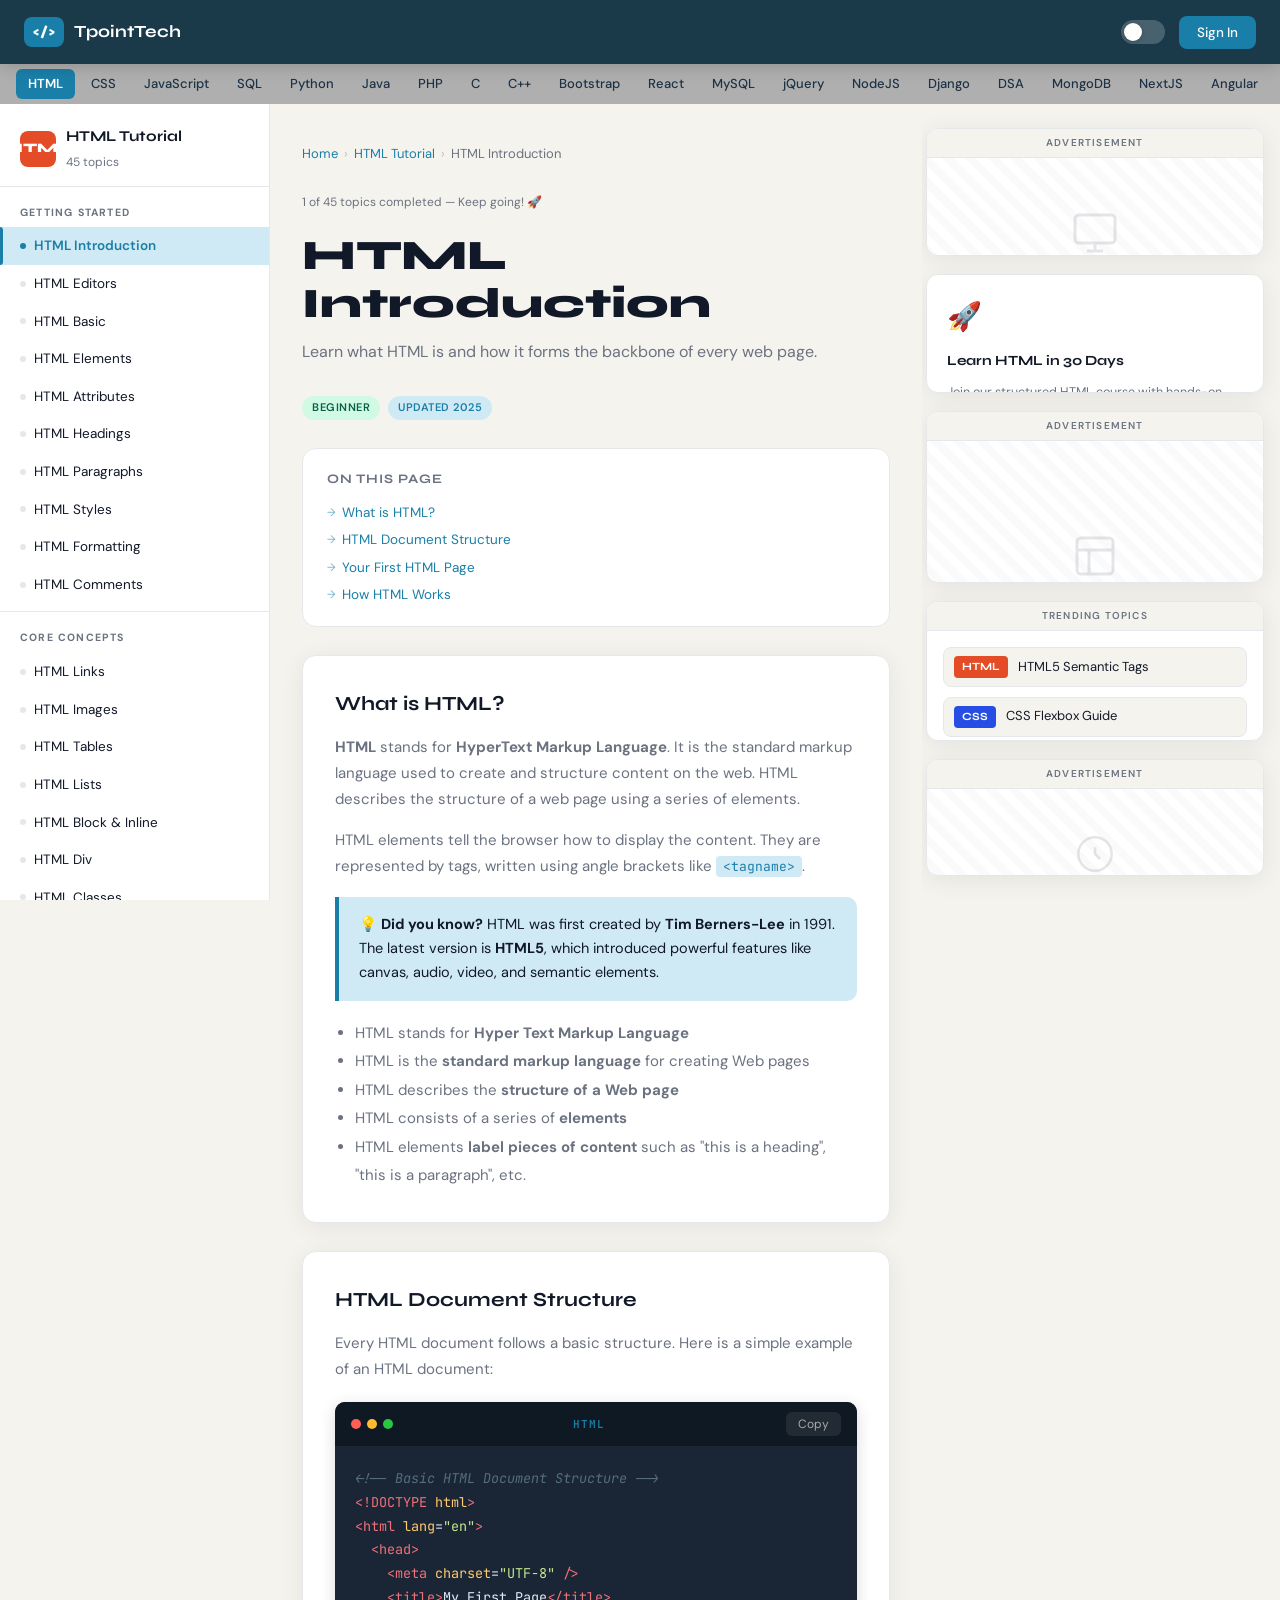
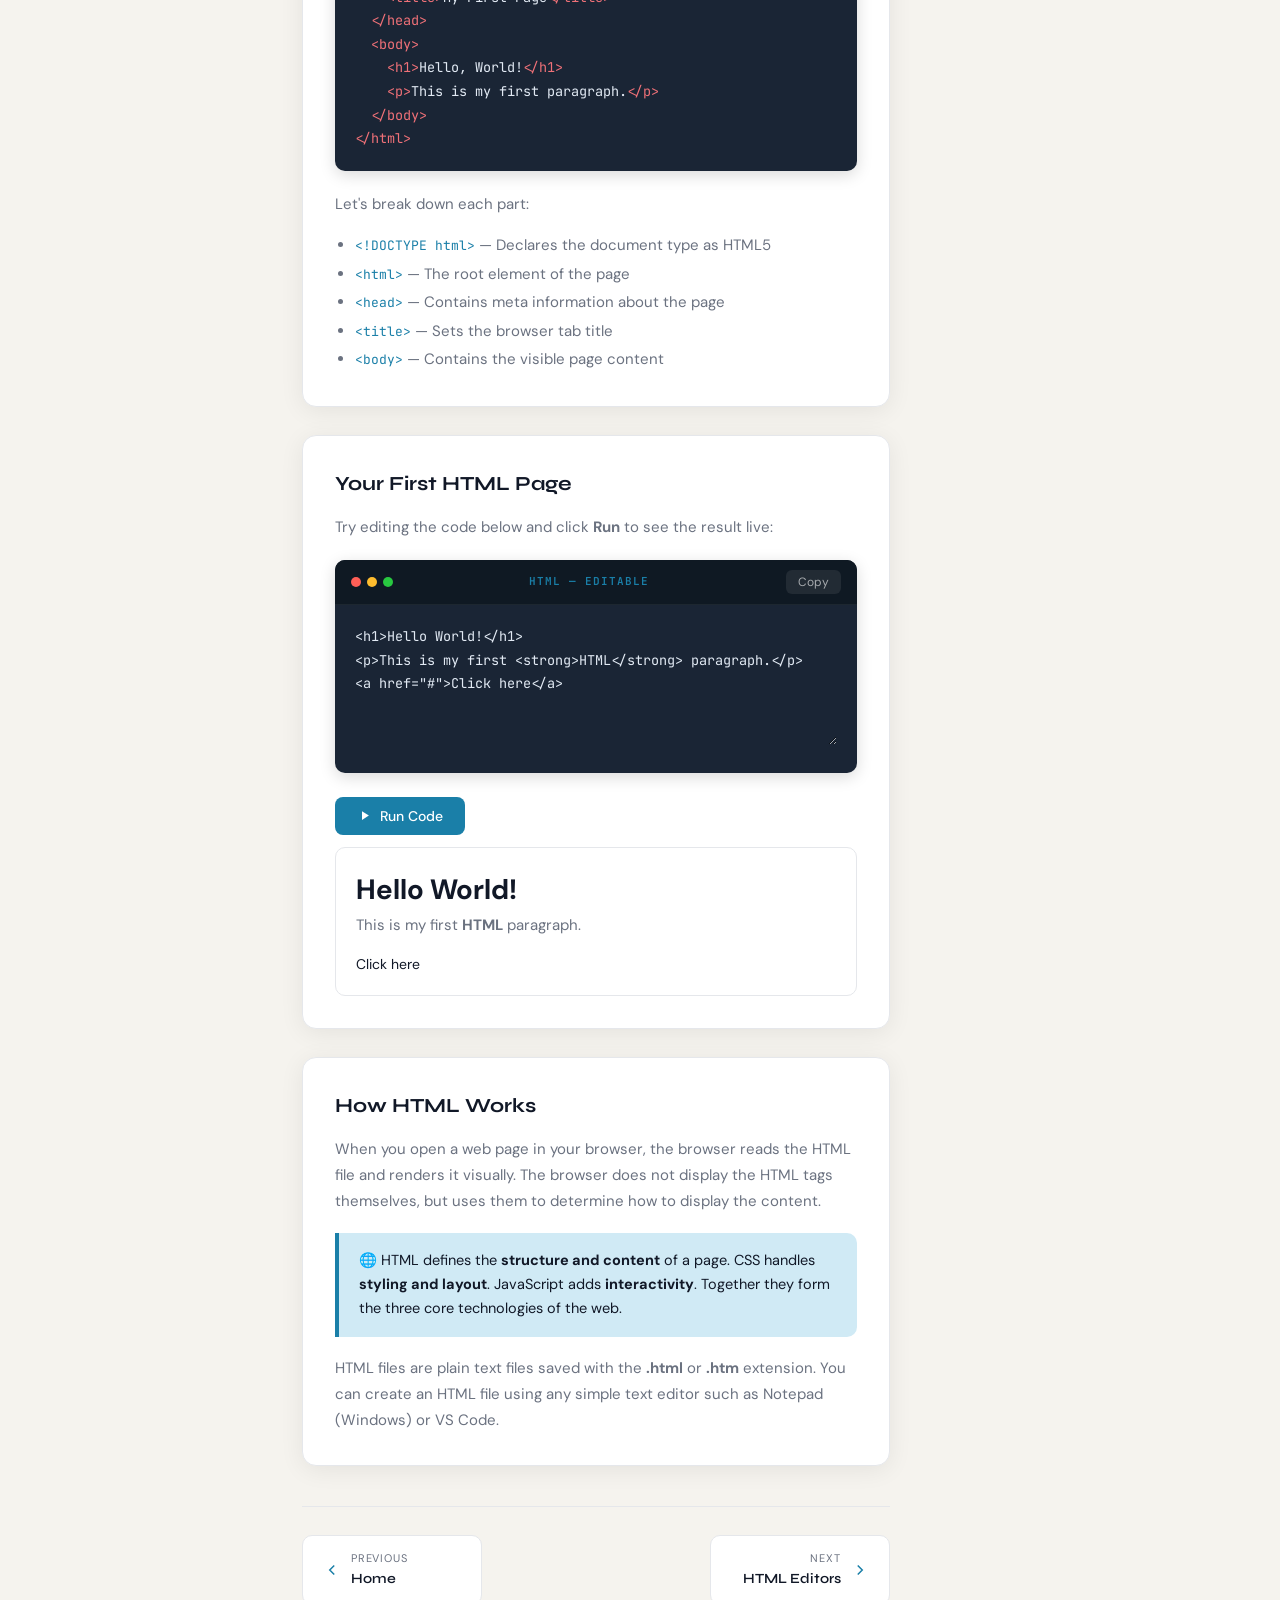
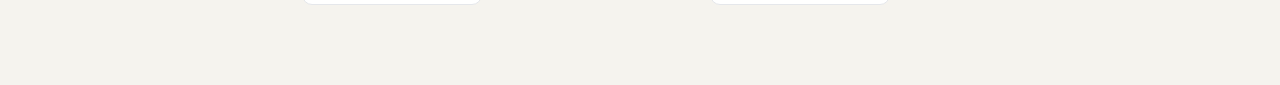
==== commit 8007f30d: "Update html-page.html" ====
--- a/html-page.html
+++ b/html-page.html
@@ -541,19 +541,23 @@
     .nav-page-btn svg { width: 18px; height: 18px; flex-shrink: 0; color: var(--accent); }
 
     /* Progress bar */
+    /* ── FIXED READING PROGRESS BAR ── */
     .progress-bar-wrap {
-      background: var(--border);
-      border-radius: 50px;
-      height: 6px;
-      margin-bottom: 6px;
+      position: fixed;
+      top: calc(var(--topbar-h) + var(--topics-h));
+      left: 0;
+      right: 0;
+      z-index: 180;
+      height: 3px;
+      background: transparent;
       overflow: hidden;
     }
     .progress-bar {
       height: 100%;
       background: var(--accent);
-      border-radius: 50px;
-      width: 8%;
-      transition: width 0.6s ease;
+      width: 0%;
+      transition: width 0.15s ease;
+      box-shadow: 0 0 8px rgba(26,127,168,0.6);
     }
     .progress-label {
       font-size: 12px;
@@ -678,6 +682,11 @@
     <li><a href="#">Angular</a></li>
   </ul>
 
+  <!-- FIXED READING PROGRESS BAR -->
+  <div class="progress-bar-wrap">
+    <div class="progress-bar" id="progressBar"></div>
+  </div>
+
   <div class="sidebar-overlay" id="sidebarOverlay"></div>
 
   <div class="page-layout">
@@ -845,10 +854,7 @@
         <span>HTML Introduction</span>
       </div>
 
-      <!-- Progress -->
-      <div class="progress-bar-wrap">
-        <div class="progress-bar" id="progressBar"></div>
-      </div>
+      <!-- Progress label (the bar itself is fixed at top) -->
       <div class="progress-label">1 of 45 topics completed — Keep going! 🚀</div>
 
       <!-- Title -->
